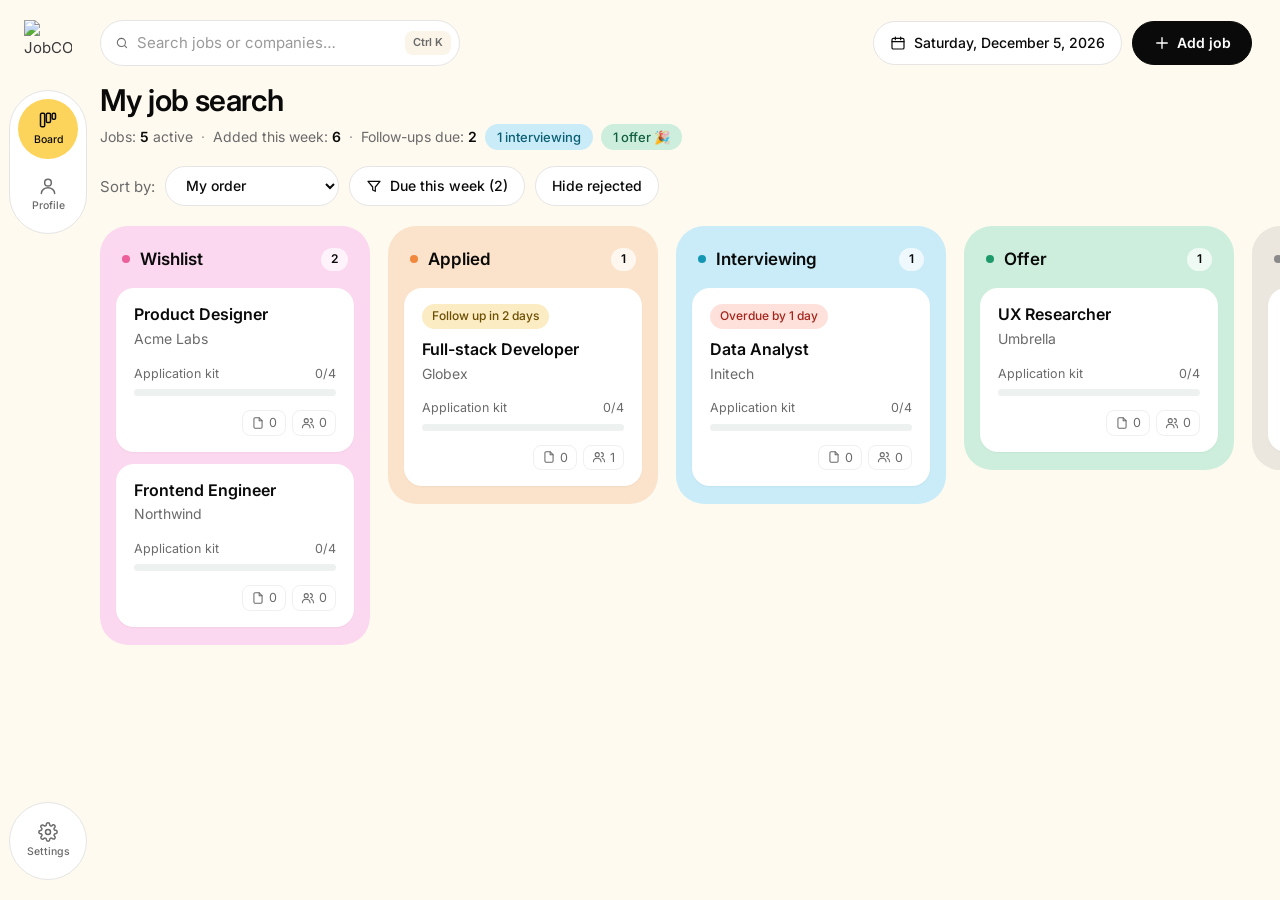
==== demo/index.html @ 4fe0d43a "Add demo mode build Co-Authored-By: Claude Sonnet 5.5 <noreply@anthropic.com>" ====
<!doctype html>
<html lang="en">
  <head>
    <meta charset="UTF-8" />
    <meta name="viewport" content="width=device-width, initial-scale=1.0" />
    <title>JobCO</title>
    <link rel="icon" type="image/png" href="./favicon.png" />
    <link rel="preconnect" href="https://fonts.googleapis.com" />
    <link rel="preconnect" href="https://fonts.gstatic.com" crossorigin />
    <link href="https://fonts.googleapis.com/css2?family=Inter:wght@400;500;600&display=swap" rel="stylesheet" />
    <script type="module" crossorigin src="./assets/index-BvZbK0r-.js"></script>
    <link rel="stylesheet" crossorigin href="./assets/index-RxMmCCmA.css">
  </head>
  <body>
    <div id="root"></div>
  </body>
</html>
---- demo/assets/index-RxMmCCmA.css ----
:root{--primary:#0a0a0a;--primary-active:#1f1f1f;--primary-disabled:#e5e5e5;--ink:#0a0a0a;--body:#3a3a3a;--muted:#6a6a6a;--muted-soft:#9a9a9a;--hairline:#e5e5e5;--hairline-soft:#f0f0f0;--canvas:#fffaf0;--surface-soft:#faf5e8;--surface-card:#f5f0e0;--surface-strong:#ebe6d6;--on-primary:#fff;--brand-pink:#ff4d8b;--brand-teal:#1a3a3a;--brand-lavender:#b8a4ed;--brand-peach:#ffb084;--brand-ochre:#e8b94a;--brand-mint:#a4d4c5;--brand-coral:#ff6b5a;--success:#22c55e;--error:#ef4444;--white:#fff;--nav-active:#fcd45c;--progress:#14918a;--tint-pink:#fde0ec;--tint-teal:#d6ebe4;--tint-lavender:#ebe4fb;--tint-peach:#ffe6d6;--tint-ochre:#faecc6;--overdue-bg:#ffe1dc;--overdue-fg:#a3241a;--soon-bg:#fbecc4;--soon-fg:#6b4e00;--later-bg:#ece6fb;--later-fg:#3f2d86;--ok-bg:#dcefe8;--ok-fg:#1a3a3a;--r-xs:6px;--r-sm:8px;--r-md:12px;--r-lg:16px;--r-xl:24px;--r-pill:9999px;--shadow-lift:0 10px 30px #0a0a0a1f;--font:Inter, -apple-system, BlinkMacSystemFont, "Segoe UI", Roboto, sans-serif}*{box-sizing:border-box}html,body,#root{height:100%}body{background:var(--canvas);color:var(--body);font-family:var(--font);margin:0;font-size:15px;line-height:1.55}h1,h2,h3{color:var(--ink);margin:0}.muted{color:var(--muted);font-weight:400}.pad{padding:24px}.small{margin:0;font-size:13px}a{color:var(--ink);text-underline-offset:2px}.app{height:100%;display:flex}.main{flex-direction:column;flex:1;min-width:0;display:flex}.sidebar{flex-direction:column;flex:none;align-items:center;gap:22px;width:96px;padding:20px 0;display:flex}.logo{width:48px;height:48px;display:block}.nav-pill{background:var(--white);border:1px solid var(--hairline);border-radius:var(--r-pill);flex-direction:column;gap:6px;padding:8px;display:flex}.nav-pill.bottom{margin-top:auto}.nav-btn{font:inherit;border-radius:var(--r-pill);cursor:pointer;width:60px;height:60px;color:var(--muted);background:0 0;border:none;flex-direction:column;justify-content:center;align-items:center;gap:2px;display:flex}.nav-btn span{font-size:10.5px;font-weight:500}.nav-btn:hover{background:var(--surface-soft);color:var(--ink)}.nav-btn.active{background:var(--nav-active);color:var(--ink)}.board-header{flex-direction:column;gap:16px;padding:20px 28px 4px 4px;display:flex}.header-top{flex-wrap:wrap;justify-content:space-between;align-items:center;gap:12px;display:flex}.header-right{flex-wrap:wrap;align-items:center;gap:10px;display:flex}.search-pill{background:var(--white);border:1px solid var(--hairline);border-radius:var(--r-pill);width:min(360px,100%);color:var(--muted);flex-direction:row;align-items:center;gap:8px;padding:0 8px 0 14px;font-weight:400}.search-pill:focus-within{border-color:var(--ink)}.search-pill input{background:0 0;border:none;min-height:44px;padding:0}.search-pill kbd{font:inherit;color:var(--muted);background:var(--surface-soft);border-radius:var(--r-sm);flex:none;padding:3px 8px;font-size:11px;font-weight:600}.date-pill{min-height:44px;color:var(--ink);background:var(--white);border:1px solid var(--hairline);border-radius:var(--r-pill);align-items:center;gap:8px;padding:0 16px;font-size:14px;font-weight:500;display:inline-flex}.header-right .btn.primary{border-radius:var(--r-pill)}.header-title h1{letter-spacing:-.6px;font-size:30px;font-weight:600;line-height:1.2}.header-meta{color:var(--muted);flex-wrap:wrap;align-items:center;gap:8px;margin-top:6px;font-size:14px;display:flex}.header-meta strong{color:var(--ink);font-weight:600}.header-meta .sep{color:var(--muted-soft)}.status-pill{border-radius:var(--r-pill);color:#0b5f73;background:#c9ecf8;padding:3px 12px;font-size:13px;font-weight:500}.status-pill.offer{color:#11603f;background:#cdeedc}.header-controls{flex-wrap:wrap;align-items:center;gap:10px;display:flex}.pill-select{border-radius:var(--r-pill);background-color:var(--white);width:auto;min-height:40px;padding:0 36px 0 16px;font-size:14px;font-weight:500}.pill-btn{font:inherit;cursor:pointer;border-radius:var(--r-pill);border:1px solid var(--hairline);background:var(--white);min-height:40px;color:var(--ink);align-items:center;gap:8px;padding:0 16px;font-size:14px;font-weight:500;display:inline-flex}.pill-btn.active{background:var(--nav-active);border-color:var(--nav-active)}.tab,.subtab{font:inherit;cursor:pointer;border-radius:var(--r-pill);color:var(--muted);background:0 0;border:none;align-items:center;gap:6px;padding:8px 16px;font-size:14px;font-weight:500;display:inline-flex}.tab.active,.subtab.active{background:var(--surface-card);color:var(--ink)}input,textarea,select{font:inherit;color:var(--ink);background:var(--canvas);border:1px solid var(--hairline);border-radius:var(--r-md);width:100%;padding:10px 14px;font-size:15px}input,select{min-height:44px}input:focus,textarea:focus,select:focus{border-color:var(--ink);outline:none}textarea{resize:vertical;line-height:1.55}input::placeholder,textarea::placeholder{color:var(--muted-soft)}.search{width:240px}label{color:var(--ink);flex-direction:column;gap:6px;font-size:13px;font-weight:500;display:flex}.btn{font:inherit;cursor:pointer;border-radius:var(--r-md);white-space:nowrap;border:1px solid var(--hairline);background:var(--canvas);min-height:44px;color:var(--ink);justify-content:center;align-items:center;gap:6px;padding:0 20px;font-size:14px;font-weight:600;text-decoration:none;display:inline-flex}.btn.primary{background:var(--primary);border-color:var(--primary);color:var(--on-primary)}.btn.primary:active{background:var(--primary-active)}.btn:disabled{background:var(--primary-disabled);border-color:var(--primary-disabled);color:var(--muted);cursor:default}.btn.small{min-height:36px;padding:0 14px;font-size:13px}.btn.danger{background:var(--error);border-color:var(--error);color:var(--on-primary)}.btn.danger-text{color:#b91c1c}.chip{font:inherit;cursor:pointer;border-radius:var(--r-pill);border:1px solid var(--hairline);background:var(--canvas);color:var(--ink);padding:6px 14px;font-size:13px;font-weight:500}.chip.active{background:var(--primary);border-color:var(--primary);color:var(--on-primary)}.link{font:inherit;color:var(--ink);cursor:pointer;text-underline-offset:2px;background:0 0;border:none;padding:0;font-weight:600;text-decoration:underline}.icon-btn{color:var(--muted);cursor:pointer;border-radius:var(--r-pill);background:0 0;border:none;padding:6px 10px;font-size:18px}.actions{flex-wrap:wrap;align-items:center;gap:10px;display:flex}.banner{border-radius:var(--r-md);margin:12px 28px 0 4px;padding:12px 16px}.banner.error{background:var(--overdue-bg);color:var(--overdue-fg)}.empty-hint{border-radius:var(--r-lg);background:var(--brand-lavender);color:var(--ink);margin:12px 28px 0 4px;padding:14px 18px}.field-error{color:#b91c1c;margin:0;font-size:13px}.field-ok{color:#15803d;margin:0;font-size:13px}.field-warn{border-radius:var(--r-md);background:var(--soon-bg);color:var(--soon-fg);margin:0;padding:10px 14px;font-size:13px}.board{grid-template-columns:repeat(var(--cols,5), minmax(270px, 1fr));flex:1;align-items:start;gap:18px;min-height:0;padding:16px 28px 24px 4px;display:grid;overflow-x:auto}.column{border-radius:28px;flex-direction:column;max-height:100%;display:flex}.column.over{outline-offset:-4px;outline:2px dashed #0a0a0a73}.column-head{align-items:center;gap:10px;padding:20px 22px 8px;display:flex}.column-head h2{font-size:17px;font-weight:600}.dot{border-radius:50%;width:8px;height:8px}.count{color:var(--ink);border-radius:var(--r-pill);background:#ffffffb3;margin-left:auto;padding:2px 10px;font-size:12px;font-weight:600}.column-body{flex-direction:column;gap:12px;min-height:110px;padding:8px 16px 18px;display:flex;overflow-y:auto}.column-empty{color:var(--body);text-align:center;border:1.5px dashed #0a0a0a26;border-radius:18px;padding:26px 8px;font-size:13px}.card{background:var(--white);cursor:grab;touch-action:none;-webkit-user-select:none;user-select:none;border-radius:18px;flex-direction:column;align-items:flex-start;padding:16px 18px;display:flex;box-shadow:0 1px 2px #0a0a0a0a}.card:hover{box-shadow:0 6px 18px #0a0a0a14}.card>*{align-self:stretch}.card>.badge{align-self:flex-start;margin:0 0 10px}.card.ghost{opacity:.35}.card.overlay{box-shadow:var(--shadow-lift);cursor:grabbing;transform:rotate(1.5deg)}.card-title{color:var(--ink);word-break:break-word;font-size:16px;font-weight:600;line-height:1.35}.card-company{color:var(--muted);margin-top:2px;font-size:14px}.card-note{color:var(--muted);-webkit-line-clamp:2;-webkit-box-orient:vertical;margin-top:8px;font-size:13px;display:-webkit-box;overflow:hidden}.progress-label{color:var(--muted);justify-content:space-between;margin-top:14px;font-size:12.5px;display:flex}.progress{border-radius:var(--r-pill);background:#edf1f0;height:7px;margin-top:6px;overflow:hidden}.progress>div{border-radius:inherit;background:var(--progress);height:100%;transition:width .3s}.card-foot{align-items:center;gap:6px;margin-top:14px;display:flex}.card-host{min-width:0;color:var(--muted-soft);text-overflow:ellipsis;white-space:nowrap;flex:1;font-size:12px;overflow:hidden}.meta-chip{color:var(--muted);border:1px solid var(--hairline-soft);border-radius:var(--r-sm);align-items:center;gap:4px;padding:2px 8px;font-size:12.5px;display:inline-flex}.badge{border-radius:var(--r-pill);margin-top:8px;padding:3px 10px;font-size:12px;font-weight:500;display:inline-block}.badge.overdue{background:var(--overdue-bg);color:var(--overdue-fg)}.badge.soon{background:var(--soon-bg);color:var(--soon-fg)}.badge.later{background:var(--later-bg);color:var(--later-fg)}.badge.ok{background:var(--ok-bg);color:var(--ok-fg)}.badge.plain{background:var(--surface-card);color:var(--ink)}.backdrop{z-index:10;background:#0a0a0a66;place-items:center;padding:16px;display:grid;position:fixed;inset:0}.modal{background:var(--canvas);border-radius:var(--r-xl);flex-direction:column;gap:16px;width:min(540px,100%);max-height:92vh;padding:28px;display:flex;overflow-y:auto}.modal h2{letter-spacing:-.3px;font-size:24px;font-weight:500}.modal-actions{justify-content:flex-end;gap:10px;display:flex}.modal-actions.spread{flex-wrap:wrap;justify-content:space-between;align-items:center}.drawer-backdrop{grid-template-rows:minmax(0,1fr);place-items:stretch end;padding:0}.drawer{background:var(--canvas);flex-direction:column;width:min(680px,100%);height:100%;display:flex}.drawer-head{align-items:center;gap:8px;padding:18px 20px 6px;display:flex}.title-input{letter-spacing:-.3px;background:0 0;border-color:#0000;font-size:24px;font-weight:500}.company-input{color:var(--muted);background:0 0;border-color:#0000;font-size:15px}.title-input:hover,.company-input:hover{border-color:var(--hairline)}.drawer-tabs{border-bottom:1px solid var(--hairline);gap:4px;padding:0 20px 12px;display:flex}.drawer-body{flex-direction:column;flex:1;gap:16px;padding:16px 20px 20px;display:flex;overflow-y:auto}.row{grid-template-columns:1fr 1fr;gap:12px;display:grid}.quick-dates{flex-wrap:wrap;align-items:center;gap:8px;margin-top:-6px;display:flex}.quick-dates .badge{margin-top:0}.url-row{gap:8px;display:flex}.drawer-foot{border-top:1px solid var(--hairline);align-items:center;gap:10px;padding:12px 20px;display:flex}.page{flex-direction:column;flex:1;gap:20px;width:min(800px,100%);margin:0 auto;padding:32px 24px 64px;display:flex;overflow-y:auto}.page h2{letter-spacing:-.5px;font-size:32px;font-weight:500;line-height:1.15}.page,.page textarea{scrollbar-width:none}.page::-webkit-scrollbar{display:none}.page textarea::-webkit-scrollbar{display:none}.page>.panel{border-radius:var(--r-xl);border:none;gap:16px;padding:32px}.page>.panel:nth-of-type(6n+1){background:var(--tint-pink)}.page>.panel:nth-of-type(6n+2){background:var(--tint-teal)}.page>.panel:nth-of-type(6n+3){background:var(--tint-lavender)}.page>.panel:nth-of-type(6n+4){background:var(--tint-peach)}.page>.panel:nth-of-type(6n+5){background:var(--tint-ochre)}.page>.panel:nth-of-type(6n+6){background:var(--surface-card)}.page>.panel input,.page>.panel textarea,.page>.panel select{background:var(--white);border-color:#0a0a0a1a}.page>.panel input:focus,.page>.panel textarea:focus,.page>.panel select:focus{border-color:var(--ink)}.page>.panel .btn:not(.primary):not(.danger):not(:disabled){background:var(--white);border-color:#0a0a0a1a}.page>.panel .muted{color:#4f4f4f}.page-head{flex-wrap:wrap;justify-content:space-between;align-items:center;gap:12px;display:flex}.panel{background:var(--canvas);border:1px solid var(--hairline);border-radius:var(--r-lg);flex-direction:column;gap:14px;padding:24px;display:flex}.panel h3{font-size:18px;font-weight:600}.steps{color:var(--body);flex-direction:column;gap:6px;margin:0;padding-left:20px;display:flex}.samples{flex-direction:column;gap:12px;display:flex}.sample-head{justify-content:space-between;display:flex}.kit{flex-direction:column;flex:1;gap:14px;display:flex}.kit>.btn.primary{align-self:flex-start}.subtabs{flex-wrap:wrap;gap:6px;display:flex}.subtab{border:1px solid var(--hairline);padding:6px 14px;font-size:13px}.subtab.active{border-color:var(--surface-card)}.tick{color:#15803d;font-size:12px}.kit-body{flex-direction:column;gap:12px;display:flex}.kit-text{min-height:380px;font-size:14px}.kit-empty{color:var(--muted);background:var(--surface-soft);border-radius:var(--r-lg);text-align:center;flex-direction:column;align-items:center;gap:12px;padding:40px 16px;display:flex}.spinner{border:2px solid var(--surface-strong);border-top-color:var(--ink);border-radius:50%;width:12px;height:12px;animation:.8s linear infinite spin;display:inline-block}.btn.primary .spinner{border-color:#ffffff4d;border-top-color:var(--on-primary)}@keyframes spin{to{transform:rotate(360deg)}}.people{flex-direction:column;gap:14px;display:flex}.people-head{flex-wrap:wrap;justify-content:space-between;align-items:center;gap:10px;display:flex}.people-head h3{font-size:18px;font-weight:600}.known{background:var(--brand-mint);border-radius:var(--r-lg);color:var(--ink);flex-direction:column;gap:10px;padding:16px 18px;display:flex}.known h4{margin:0;font-size:15px;font-weight:600}.known-row{background:var(--canvas);border-radius:var(--r-md);justify-content:space-between;align-items:center;gap:10px;padding:10px 12px;display:flex}.known-row .who{min-width:0}.known-row .who div{text-overflow:ellipsis;white-space:nowrap;overflow:hidden}.contact{border:1px solid var(--hairline);border-radius:var(--r-lg);background:var(--canvas)}.contact-summary{cursor:pointer;width:100%;font:inherit;text-align:left;color:inherit;background:0 0;border:none;align-items:center;gap:12px;padding:14px 16px;display:flex}.avatar{width:36px;height:36px;color:var(--ink);border-radius:50%;flex:none;place-items:center;font-weight:600;display:grid}.contact-main{flex:1;min-width:0}.contact-name{color:var(--ink);font-weight:600}.contact-role{color:var(--muted);text-overflow:ellipsis;white-space:nowrap;font-size:13px;overflow:hidden}.contact-summary .badge{margin-top:0}.contact-detail{border-top:1px solid var(--hairline-soft);flex-direction:column;gap:14px;padding:4px 16px 16px;display:flex}.outreach{background:var(--surface-soft);border-radius:var(--r-lg);flex-direction:column;gap:12px;padding:16px;display:flex}.outreach h4{color:var(--ink);margin:0;font-size:15px;font-weight:600}.type-picker{flex-wrap:wrap;gap:6px;display:flex}.backdrop.top{z-index:20}.preview{border:1px solid var(--hairline);border-radius:var(--r-lg);overflow:hidden}.preview-row{border-bottom:1px solid var(--hairline-soft);color:var(--ink);word-break:break-word;grid-template-columns:70px 1fr;gap:8px;padding:10px 16px;font-size:14px;display:grid}.preview-body{white-space:pre-wrap;color:var(--ink);background:var(--surface-soft);max-height:300px;padding:16px;font-size:14px;overflow-y:auto}.history{border-top:1px solid var(--hairline);flex-direction:column;gap:4px;padding-top:4px;display:flex}.add-person{background:var(--surface-soft);border-radius:var(--r-lg);flex-direction:column;gap:12px;padding:16px;display:flex}@media (width<=768px){.app{flex-direction:column}.sidebar{flex-direction:row;gap:12px;width:auto;padding:10px 16px}.logo{width:36px;height:36px}.nav-pill{flex-direction:row;padding:4px}.nav-pill.bottom{margin-top:0;margin-left:auto}.nav-btn{width:52px;height:48px}.board-header{padding:8px 16px 0}.search-pill{width:100%}.header-title h1{font-size:24px}.board{grid-template-columns:repeat(var(--cols,5), 270px);padding:14px 16px 20px}.row{grid-template-columns:1fr}.page{padding:24px 16px 48px}.page>.panel{padding:22px}.page h2{font-size:28px}}
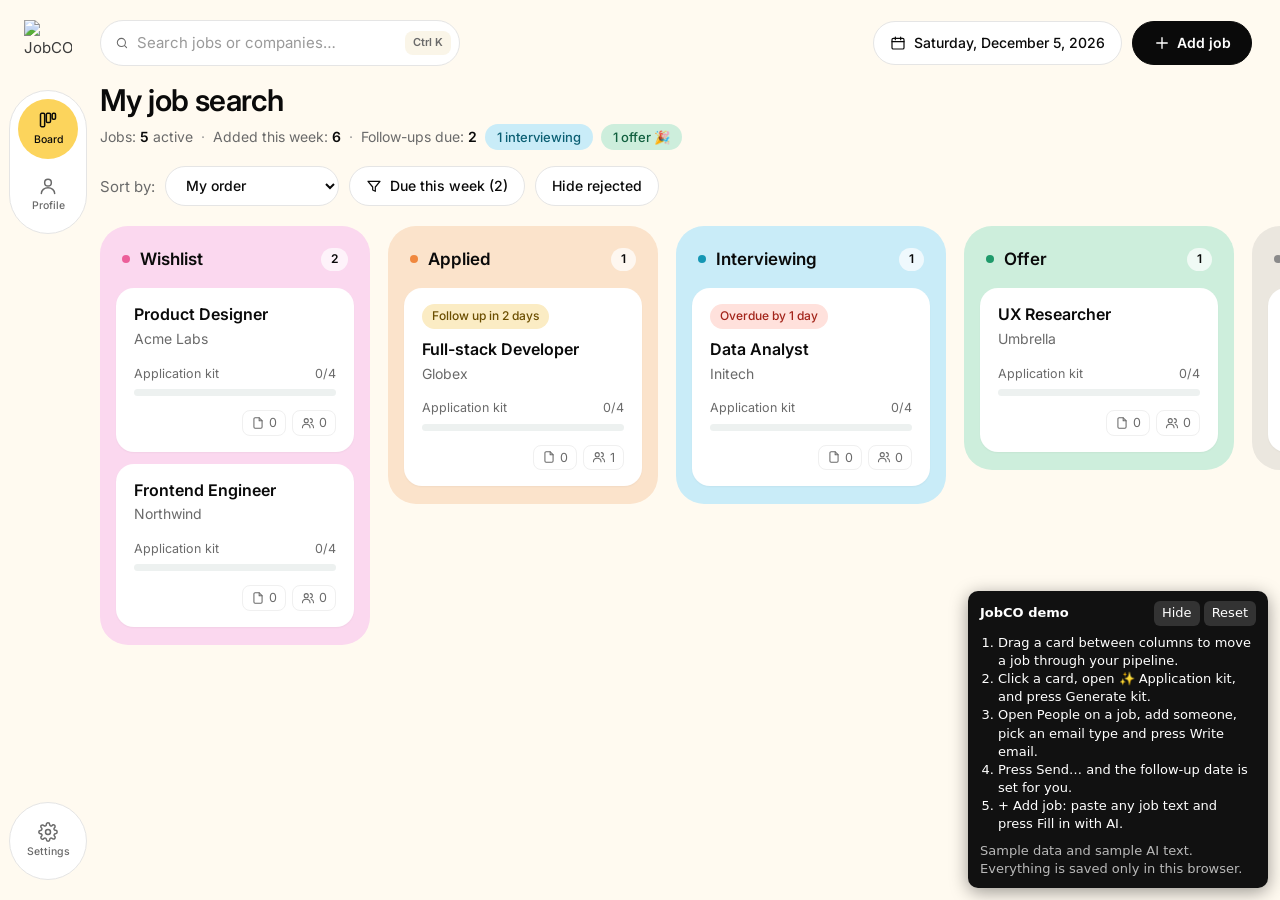
==== commit 28698920: "Demo: realistic delays and guide panel Co-Authored-By: Claude Sonnet 5.5 <noreply@anthropic.com>" ====
--- a/demo/index.html
+++ b/demo/index.html
@@ -8,7 +8,7 @@
     <link rel="preconnect" href="https://fonts.googleapis.com" />
     <link rel="preconnect" href="https://fonts.gstatic.com" crossorigin />
     <link href="https://fonts.googleapis.com/css2?family=Inter:wght@400;500;600&display=swap" rel="stylesheet" />
-    <script type="module" crossorigin src="./assets/index-BvZbK0r-.js"></script>
+    <script type="module" crossorigin src="./assets/index-Dd-RBtyQ.js"></script>
     <link rel="stylesheet" crossorigin href="./assets/index-RxMmCCmA.css">
   </head>
   <body>
